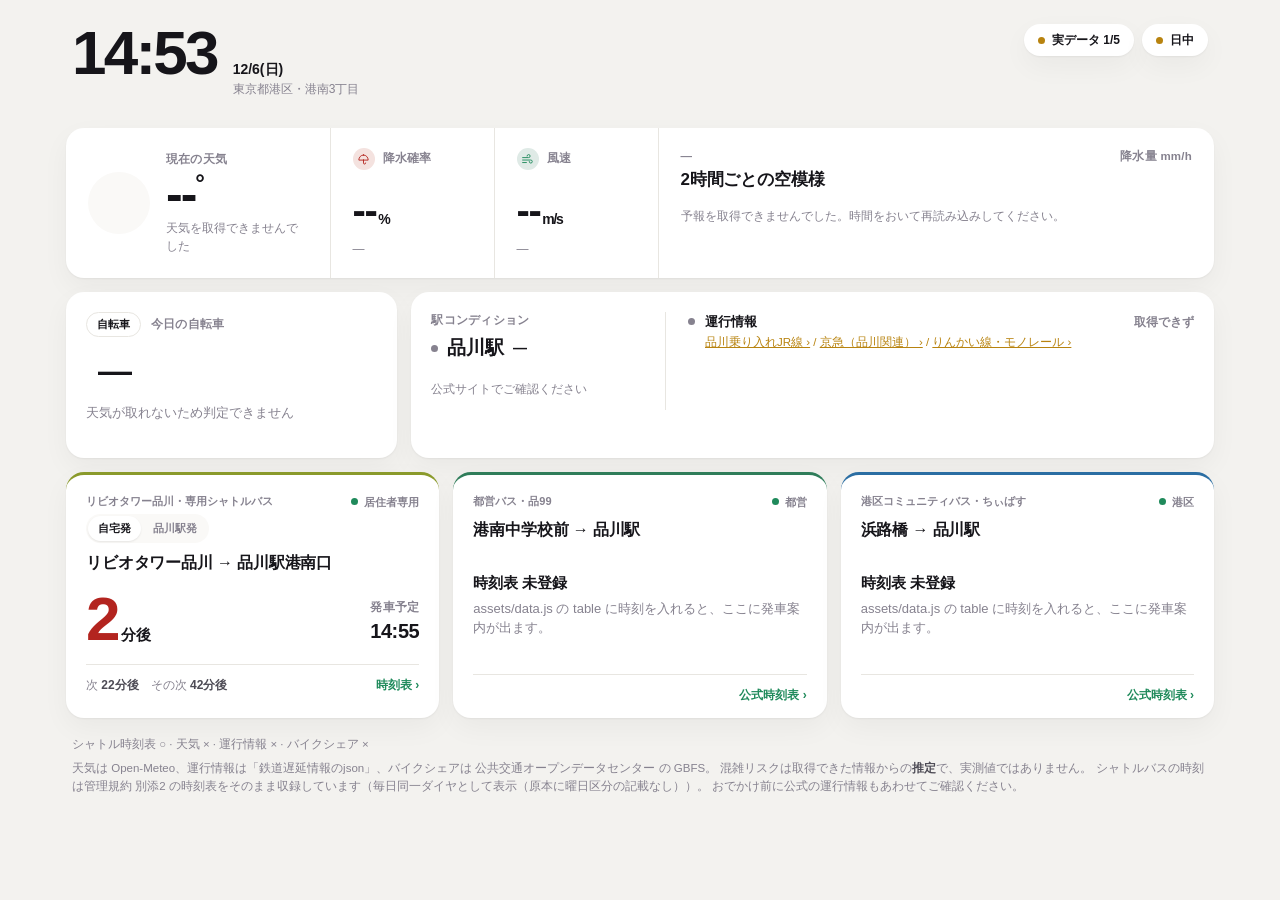
==== dashboard/index.html @ f264580c "Vercel 配信用に構成を変更し、ルートを元の Progate ページに戻す ダッシュボードの公開先を Vercel に変えるため、配置を整理した。  - ダッシュボードを dashboard/ に" ====
<!DOCTYPE html>
<html lang="ja">
<head>
<meta charset="utf-8">
<meta name="viewport" content="width=device-width, initial-scale=1, viewport-fit=cover">
<title>リビオタワー品川 ダッシュボード</title>
<meta name="description" content="港南3丁目の天気・品川駅の運行状況・専用シャトルバスの発車案内をまとめたダッシュボード。">
<!-- 居住者専用のシャトル時刻表を載せているため検索避け。公開してよければこの行を消す -->
<meta name="robots" content="noindex, nofollow">
<meta name="theme-color" content="#f3f2ef" media="(prefers-color-scheme: light)">
<meta name="theme-color" content="#141416" media="(prefers-color-scheme: dark)">
<link rel="stylesheet" href="assets/style.css">
<link rel="icon" href="data:image/svg+xml,<svg xmlns='http://www.w3.org/2000/svg' viewBox='0 0 100 100'><text y='.9em' font-size='90'>🚌</text></svg>">
</head>
<body>

<div id="mock-banner" class="mock-banner" hidden>モックデータを表示中（?mock=1）— 実際の値ではありません</div>

<main class="wrap">

  <header class="topbar">
    <div class="now">
      <div class="clock" id="clock">--:--</div>
      <div class="now-meta">
        <div class="now-date" id="date">—</div>
        <div class="now-place" id="place">—</div>
      </div>
    </div>
    <div class="topbar-right">
      <span class="pill" id="data-pill"><i class="dot dot-idle"></i><span id="data-pill-text">読み込み中</span></span>
      <span class="pill" id="mode-pill"><i class="dot dot-mode"></i><span id="mode-pill-text">—</span></span>
    </div>
  </header>

  <div id="alert-slot"></div>

  <!-- 天気 -->
  <section class="card weather-card" id="weather-card" aria-labelledby="weather-h">
    <h2 class="sr-only" id="weather-h">天気</h2>
    <div class="weather-grid">

      <div class="wx-now">
        <div class="wx-icon" id="wx-icon"></div>
        <div>
          <div class="label">現在の天気</div>
          <div class="temp-row">
            <span class="temp" id="wx-temp">--</span><span class="deg">°</span>
          </div>
          <div class="sub" id="wx-desc">—</div>
          <div class="chip" id="wx-uv" hidden></div>
        </div>
      </div>

      <div class="wx-metric">
        <div class="metric-head"><i class="ico ico-rain" id="pop-ico"></i><span class="label">降水確率</span></div>
        <div class="metric-value"><span id="wx-pop">--</span><span class="unit">%</span></div>
        <div class="sub" id="wx-mm">—</div>
      </div>

      <div class="wx-metric">
        <div class="metric-head"><i class="ico ico-wind"></i><span class="label">風速</span></div>
        <div class="metric-value"><span id="wx-wind">--</span><span class="unit">m/s</span></div>
        <div class="sub" id="wx-gust">—</div>
      </div>

      <div class="wx-hourly">
        <div class="hourly-head">
          <div>
            <div class="label" id="hourly-place">—</div>
            <div class="h-title">2時間ごとの空模様</div>
          </div>
          <div class="label">降水量 mm/h</div>
        </div>
        <div class="hourly-scroll"><div class="hourly" id="hourly"></div></div>
      </div>

    </div>
  </section>

  <!-- 自転車 + 駅コンディション -->
  <div class="split">
    <section class="card bike-card" id="bike-card" aria-labelledby="bike-h">
      <h2 class="sr-only" id="bike-h">自転車</h2>
      <div class="bike-top">
        <span class="tag" id="bike-tag">自転車</span>
        <span class="label" id="bike-when">今日の自転車</span>
      </div>
      <div class="bike-verdict"><span class="bike-mark" id="bike-mark"></span><span id="bike-word">—</span></div>
      <p class="bike-reason" id="bike-reason">判定中…</p>
      <div class="bike-legs" id="bike-legs"></div>
    </section>

    <section class="card station-card" aria-labelledby="station-h">
      <h2 class="sr-only" id="station-h">駅コンディション</h2>
      <div class="station-grid">
        <div class="station-left">
          <div class="label">駅コンディション</div>
          <div class="station-name"><i class="dot" id="station-dot"></i>品川駅 <b id="station-state">—</b></div>
          <p class="sub" id="station-note">—</p>
        </div>
        <div class="station-lines" id="station-lines"></div>
      </div>
    </section>
  </div>

  <!-- バス -->
  <section class="routes" id="routes" aria-label="バス発車案内"></section>

  <!-- バイクシェア -->
  <section class="card share-card" id="share-card" hidden aria-labelledby="share-h">
    <div class="share-head">
      <div>
        <div class="label">ドコモ・バイクシェア</div>
        <h2 class="h-title" id="share-h">近くのポート</h2>
      </div>
      <div class="label" id="share-updated"></div>
    </div>
    <div class="ports" id="ports"></div>
  </section>

  <footer class="foot">
    <p id="sources">—</p>
    <p class="foot-note">
      天気は Open-Meteo、運行情報は「鉄道遅延情報のjson」、バイクシェアは 公共交通オープンデータセンター の GBFS。
      混雑リスクは取得できた情報からの<b>推定</b>で、実測値ではありません。
      シャトルバスの時刻は管理規約 別添2 の時刻表をそのまま収録しています（<span id="shuttle-note"></span>）。
      おでかけ前に公式の運行情報もあわせてご確認ください。
    </p>
  </footer>

</main>

<!-- 時刻表モーダル -->
<div class="modal" id="modal" hidden>
  <div class="modal-backdrop" data-close></div>
  <div class="modal-box" role="dialog" aria-modal="true" aria-labelledby="modal-title">
    <div class="modal-head">
      <h2 id="modal-title">時刻表</h2>
      <button class="modal-close" type="button" data-close aria-label="閉じる">×</button>
    </div>
    <div class="modal-body" id="modal-body"></div>
  </div>
</div>

<script src="assets/data.js"></script>
<script src="assets/app.js"></script>
</body>
</html>
---- dashboard/assets/style.css ----
/* リビオタワー品川 ダッシュボード */

:root {
  --bg: #f3f2ef;
  --card: #ffffff;
  --card-2: #faf9f7;
  --line: #e8e6e1;
  --ink: #16151a;
  --ink-2: #4d4b55;
  --muted: #86828f;
  --green: #1f8a5b;
  --blue: #3d6f96;
  --amber: #b8830f;
  --red: #b3241f;
  --deep: #5d201d;
  --deep-ink: #f6e9e6;
  --shadow: 0 1px 2px rgba(20,18,25,.05), 0 10px 28px rgba(20,18,25,.045);
  --r: 18px;
  --tabular: "tnum" 1, "lnum" 1;
}

@media (prefers-color-scheme: dark) {
  :root:not([data-theme="light"]) {
    --bg: #141416;
    --card: #1d1d20;
    --card-2: #232326;
    --line: #2e2e33;
    --ink: #f2f1ef;
    --ink-2: #c3c1c9;
    --muted: #8d8a95;
    --green: #4bbd88;
    --blue: #7aaed6;
    --amber: #e0ab44;
    --red: #f0776f;
    --deep: #4a1a17;
    --deep-ink: #fbe7e4;
    --shadow: 0 1px 2px rgba(0,0,0,.4), 0 10px 28px rgba(0,0,0,.28);
  }
}

* { box-sizing: border-box; }

[hidden] { display: none !important; }

html { -webkit-text-size-adjust: 100%; }

body {
  margin: 0;
  background: var(--bg);
  color: var(--ink);
  font-family: -apple-system, BlinkMacSystemFont, "Helvetica Neue", "Hiragino Sans",
               "Hiragino Kaku Gothic ProN", "Noto Sans JP", "Yu Gothic UI", Meiryo, sans-serif;
  font-size: 14px;
  line-height: 1.5;
  -webkit-font-smoothing: antialiased;
}

.sr-only {
  position: absolute; width: 1px; height: 1px; padding: 0; margin: -1px;
  overflow: hidden; clip: rect(0 0 0 0); white-space: nowrap; border: 0;
}

.wrap {
  max-width: 1180px;
  margin: 0 auto;
  padding: 20px 16px 40px;
  padding-left: max(16px, env(safe-area-inset-left));
  padding-right: max(16px, env(safe-area-inset-right));
  display: flex;
  flex-direction: column;
  gap: 14px;
}

.card {
  background: var(--card);
  border-radius: var(--r);
  box-shadow: var(--shadow);
  padding: 20px;
}

.label {
  font-size: 11.5px;
  font-weight: 600;
  color: var(--muted);
  letter-spacing: .02em;
}

.sub { font-size: 12px; color: var(--muted); }

.h-title { font-size: 17px; font-weight: 700; margin: 2px 0 0; letter-spacing: -.01em; }

/* ---------- モックバナー ---------- */
.mock-banner {
  background: var(--amber);
  color: #fff;
  text-align: center;
  padding: 7px 12px;
  font-size: 12px;
  font-weight: 700;
}

/* ---------- トップバー ---------- */
.topbar {
  display: flex;
  align-items: flex-start;
  justify-content: space-between;
  gap: 16px;
  flex-wrap: wrap;
  padding: 4px 6px 0;
}

.now { display: flex; align-items: baseline; gap: 16px; min-width: 0; }

.clock {
  font-size: clamp(44px, 8vw, 62px);
  font-weight: 800;
  line-height: .95;
  letter-spacing: -.045em;
  font-variant-numeric: tabular-nums;
  font-feature-settings: var(--tabular);
}

.now-meta { padding-bottom: 2px; }
.now-date { font-size: 14px; font-weight: 700; }
.now-place { font-size: 12px; color: var(--muted); }

.topbar-right { display: flex; gap: 8px; align-items: center; flex-wrap: wrap; }

.pill {
  display: inline-flex;
  align-items: center;
  gap: 7px;
  background: var(--card);
  border-radius: 999px;
  padding: 7px 14px;
  font-size: 12px;
  font-weight: 700;
  box-shadow: var(--shadow);
  white-space: nowrap;
}

.dot { width: 7px; height: 7px; border-radius: 50%; background: var(--muted); flex: none; }
.dot-ok { background: var(--green); }
.dot-warn { background: var(--amber); }
.dot-bad { background: var(--red); }
.dot-mode { background: var(--amber); }

/* ---------- アラート ---------- */
.alert {
  background: var(--deep);
  color: var(--deep-ink);
  border-radius: var(--r);
  padding: 20px 24px;
  display: flex;
  gap: 20px;
  align-items: center;
  flex-wrap: wrap;
}

.alert-mark {
  width: 40px; height: 40px; flex: none;
  border-radius: 50%;
  border: 1.5px solid rgba(255,255,255,.5);
  display: grid; place-items: center;
  font-size: 20px; font-weight: 700;
}

.alert-main { flex: 1 1 300px; min-width: 0; }
.alert-kicker { font-size: 12px; font-weight: 700; opacity: .8; }
.alert-title { font-size: clamp(20px, 3vw, 26px); font-weight: 800; margin: 2px 0 10px; letter-spacing: -.01em; }
.alert-tags { display: flex; gap: 8px; flex-wrap: wrap; }
.alert-tag {
  font-size: 11.5px; font-weight: 600;
  background: rgba(255,255,255,.13);
  padding: 5px 11px; border-radius: 999px;
}
.alert-aside { flex: 0 1 260px; }
.alert-aside .label { color: rgba(255,255,255,.65); }
.alert-aside b { font-size: 15px; display: block; margin-top: 3px; }

/* ---------- 天気 ---------- */
.weather-card { padding: 0; overflow: hidden; }

.weather-grid {
  display: grid;
  grid-template-columns: minmax(230px, 1fr) minmax(130px, .62fr) minmax(130px, .62fr) minmax(340px, 2.1fr);
}

.weather-grid > * { padding: 20px 22px; border-right: 1px solid var(--line); }
.weather-grid > *:last-child { border-right: 0; }

.wx-now { display: flex; align-items: center; gap: 16px; }

.wx-icon {
  width: 62px; height: 62px; flex: none;
  border-radius: 50%;
  display: grid; place-items: center;
  background: var(--card-2);
}
.wx-icon svg { width: 34px; height: 34px; }

.metric-head { display: flex; align-items: center; gap: 8px; }

.ico { width: 22px; height: 22px; border-radius: 50%; display: inline-grid; place-items: center; flex: none; }
.ico svg { width: 13px; height: 13px; }
.ico-rain { background: #f4e2df; color: var(--red); }
.ico-wind { background: #dfeae6; color: var(--green); }
@media (prefers-color-scheme: dark) {
  :root:not([data-theme="light"]) .ico-rain { background: #3a2320; }
  :root:not([data-theme="light"]) .ico-wind { background: #1e332c; }
}

.metric-value {
  display: flex; align-items: baseline; gap: 2px;
  margin-top: 10px;
  font-size: clamp(30px, 4vw, 40px);
  font-weight: 800;
  letter-spacing: -.035em;
  font-variant-numeric: tabular-nums;
}
.metric-value .unit { font-size: 14px; font-weight: 700; }
.metric-value.is-high { color: var(--red); }
.metric-value.is-mid { color: var(--amber); }

.hourly-head { display: flex; justify-content: space-between; align-items: flex-start; gap: 12px; margin-bottom: 14px; }

.hourly-scroll { overflow-x: auto; margin: 0 -22px; padding: 0 22px; scrollbar-width: thin; }
.hourly { display: grid; grid-auto-flow: column; grid-auto-columns: minmax(52px, 1fr); gap: 4px; }

.hr { text-align: center; }
.hr-time { font-size: 12px; font-weight: 700; color: var(--ink-2); }
.hr-icon { width: 34px; height: 34px; margin: 7px auto 6px; border-radius: 50%; background: var(--card-2); display: grid; place-items: center; }
.hr-icon svg { width: 19px; height: 19px; }
.hr-pop { font-size: 12px; font-weight: 700; color: var(--blue); }
.hr-pop.is-high { color: var(--red); }
.hr-pop.is-mid { color: var(--amber); }
.hr-mm { font-size: 12px; font-weight: 700; color: var(--blue); margin-top: 3px; }
.hr-mm.is-high { color: var(--red); }
.hr.is-now .hr-time { color: var(--ink); }
.hr.is-now .hr-icon { outline: 2px solid var(--line); }

/* 天気アイコンの色づけ */
.t-rain  { background: #3d6f96; color: #fff; }
.t-snow  { background: #e6edf2; color: #4b7f9e; }
.t-clear { background: #f6ead0; color: #b8830f; }
.t-cloud { background: #eceae6; color: #6f6c78; }
@media (prefers-color-scheme: dark) {
  :root:not([data-theme="light"]) .t-clear { background: #3a3122; color: #e0ab44; }
  :root:not([data-theme="light"]) .t-cloud { background: #2a2a2e; color: #b0adb8; }
  :root:not([data-theme="light"]) .t-snow  { background: #23303a; color: #9dc4dd; }
}

.temp-row { display: flex; align-items: flex-start; line-height: 1; }
.temp {
  font-size: clamp(38px, 5vw, 50px);
  font-weight: 800;
  letter-spacing: -.04em;
  font-variant-numeric: tabular-nums;
}
.deg { font-size: 24px; font-weight: 700; margin-top: 2px; }

.chip {
  display: inline-block;
  margin-top: 7px;
  font-size: 11px; font-weight: 600;
  border: 1px solid var(--line);
  border-radius: 999px;
  padding: 3px 9px;
  color: var(--muted);
}

/* ---------- 自転車 + 駅 ---------- */
.split { display: grid; grid-template-columns: minmax(240px, .95fr) minmax(320px, 2.3fr); gap: 14px; }

.bike-card { display: flex; flex-direction: column; gap: 8px; }
.bike-card.is-avoid { background: var(--deep); color: var(--deep-ink); }
.bike-card.is-avoid .label,
.bike-card.is-avoid .bike-reason { color: rgba(255,255,255,.72); }

.bike-top { display: flex; align-items: center; gap: 10px; }
.tag {
  font-size: 11px; font-weight: 700;
  border: 1px solid var(--line);
  border-radius: 999px; padding: 3px 10px;
}
.bike-card.is-avoid .tag { border-color: rgba(255,255,255,.35); }

.bike-verdict { display: flex; align-items: center; gap: 12px; font-size: clamp(26px, 4vw, 34px); font-weight: 800; letter-spacing: -.02em; }
.bike-mark { font-size: 30px; line-height: 1; }
.bike-card.is-ok .bike-verdict { color: var(--green); }
.bike-card.is-caution .bike-verdict { color: var(--amber); }

.bike-reason { margin: 0; font-size: 12.5px; color: var(--muted); }

.bike-legs { display: flex; gap: 8px; flex-wrap: wrap; margin-top: auto; padding-top: 8px; }
.leg {
  font-size: 12px; font-weight: 700;
  border: 1px solid var(--line);
  border-radius: 999px; padding: 4px 11px;
  display: inline-flex; gap: 6px; align-items: center;
}
.bike-card.is-avoid .leg { border-color: rgba(255,255,255,.28); }

/* ---------- 駅 ---------- */
.station-grid { display: grid; grid-template-columns: minmax(180px, .8fr) minmax(280px, 2fr); gap: 22px; }
.station-left { display: flex; flex-direction: column; justify-content: center; gap: 5px; }
.station-name { font-size: 19px; font-weight: 800; display: flex; align-items: center; gap: 9px; letter-spacing: -.01em; }
.station-name b { font-size: 14px; font-weight: 700; }
.station-name b.is-bad { color: var(--red); }
.station-name b.is-warn { color: var(--amber); }
.station-name b.is-ok { color: var(--green); }

.station-lines { border-left: 1px solid var(--line); padding-left: 22px; display: flex; flex-direction: column; gap: 12px; }
.line-row { display: flex; gap: 10px; align-items: flex-start; }
.line-row .dot { margin-top: 6px; }
.line-main { flex: 1; min-width: 0; }
.line-head { display: flex; justify-content: space-between; gap: 12px; align-items: baseline; }
.line-name { font-size: 13px; font-weight: 700; }
.line-state { font-size: 12px; font-weight: 700; white-space: nowrap; }
.line-state.is-bad { color: var(--red); }
.line-state.is-warn { color: var(--amber); }
.line-state.is-ok { color: var(--muted); }
.line-detail { font-size: 11.5px; color: var(--amber); margin: 2px 0 0; }
.line-detail a { color: inherit; }

/* ---------- バス ---------- */
.routes { display: grid; grid-template-columns: repeat(auto-fit, minmax(290px, 1fr)); gap: 14px; }

.route {
  background: var(--card);
  border-radius: var(--r);
  box-shadow: var(--shadow);
  border-top: 3px solid var(--accent, var(--line));
  padding: 18px 20px 14px;
  display: flex;
  flex-direction: column;
  gap: 4px;
}

.route-head { display: flex; justify-content: space-between; gap: 12px; align-items: baseline; }
.route-badge { font-size: 11px; font-weight: 700; color: var(--muted); display: inline-flex; align-items: center; gap: 6px; }
.route-title { font-size: 16px; font-weight: 700; margin: 4px 0 12px; letter-spacing: -.01em; }

.route-body { display: flex; align-items: flex-end; justify-content: space-between; gap: 14px; }
.countdown { display: flex; align-items: baseline; gap: 4px; }
.countdown b {
  font-size: clamp(48px, 7vw, 62px);
  font-weight: 800;
  line-height: .9;
  letter-spacing: -.05em;
  font-variant-numeric: tabular-nums;
}
.countdown span { font-size: 15px; font-weight: 700; }
.countdown.is-soon b { color: var(--red); }

.route-when { text-align: right; }
.route-when .label { display: block; }
.route-when b { font-size: 20px; font-weight: 800; font-variant-numeric: tabular-nums; letter-spacing: -.02em; }

.route-foot {
  display: flex; justify-content: space-between; gap: 12px; align-items: center;
  border-top: 1px solid var(--line);
  margin-top: 14px; padding-top: 11px;
  font-size: 12px; color: var(--muted);
}
.route-foot b { color: var(--ink-2); font-variant-numeric: tabular-nums; }
.route-link { color: var(--green); font-weight: 700; text-decoration: none; background: none; border: 0; cursor: pointer; font-size: 12px; font-family: inherit; padding: 0; }
.route-link:hover { text-decoration: underline; }

.route-empty { font-size: 13px; color: var(--muted); padding: 14px 0 18px; }
.route-empty b { display: block; color: var(--ink); font-size: 15px; margin-bottom: 4px; }

.dirs { align-self: flex-start; display: inline-flex; background: var(--card-2); border-radius: 999px; padding: 2px; gap: 2px; }
.dirs button {
  border: 0; background: none; cursor: pointer;
  font: inherit; font-size: 11px; font-weight: 700; color: var(--muted);
  padding: 4px 10px; border-radius: 999px;
}
.dirs button[aria-pressed="true"] { background: var(--card); color: var(--ink); box-shadow: 0 1px 2px rgba(0,0,0,.08); }

/* ---------- バイクシェア ---------- */
.share-head { display: flex; justify-content: space-between; align-items: flex-start; gap: 12px; margin-bottom: 14px; }
.ports { display: grid; grid-template-columns: repeat(auto-fit, minmax(210px, 1fr)); gap: 12px; }
.port { border: 1px solid var(--line); border-radius: 14px; padding: 13px 15px; }
.port-name { font-size: 12px; font-weight: 700; display: flex; align-items: center; gap: 7px; margin-bottom: 10px; }
.port-name .tag { font-size: 10px; padding: 2px 7px; }
.port-nums { display: flex; gap: 26px; }
.port-num b { font-size: 26px; font-weight: 800; letter-spacing: -.03em; font-variant-numeric: tabular-nums; display: block; line-height: 1.1; }
.port-num.is-low b { color: var(--red); }
.port-foot { font-size: 11px; color: var(--muted); margin-top: 9px; }

/* ---------- フッター ---------- */
.foot { color: var(--muted); font-size: 11.5px; padding: 4px 6px; }
.foot p { margin: 0 0 6px; }
.foot b { color: var(--ink-2); }
.foot-note { line-height: 1.6; }

/* ---------- モーダル ---------- */
.modal { position: fixed; inset: 0; z-index: 50; display: grid; place-items: center; padding: 16px; }
.modal-backdrop { position: absolute; inset: 0; background: rgba(20,18,25,.45); }
.modal-box {
  position: relative;
  background: var(--card);
  border-radius: var(--r);
  box-shadow: 0 20px 60px rgba(0,0,0,.3);
  width: min(620px, 100%);
  max-height: min(80vh, 720px);
  display: flex; flex-direction: column;
}
.modal-head { display: flex; justify-content: space-between; align-items: center; gap: 12px; padding: 18px 20px 12px; border-bottom: 1px solid var(--line); }
.modal-head h2 { font-size: 16px; margin: 0; }
.modal-close { border: 0; background: none; font-size: 24px; line-height: 1; cursor: pointer; color: var(--muted); padding: 0 4px; }
.modal-body { overflow-y: auto; padding: 16px 20px 22px; }

.tt { width: 100%; border-collapse: collapse; font-variant-numeric: tabular-nums; }
.tt caption { text-align: left; font-size: 12px; font-weight: 700; color: var(--muted); padding: 12px 0 8px; }
.tt th, .tt td { border-bottom: 1px solid var(--line); padding: 7px 8px; text-align: left; vertical-align: baseline; }
.tt th { width: 54px; font-size: 13px; font-weight: 800; color: var(--muted); }
.tt td { font-size: 14px; letter-spacing: .04em; }
.tt .mnow { background: var(--card-2); border-radius: 5px; padding: 1px 4px; font-weight: 800; }

/* ---------- レスポンシブ ---------- */
@media (max-width: 1080px) {
  .weather-grid { grid-template-columns: minmax(220px, 1.2fr) 1fr 1fr; }
  .wx-hourly { grid-column: 1 / -1; border-top: 1px solid var(--line); border-right: 0; }
  .split { grid-template-columns: 1fr; }
}

@media (max-width: 760px) {
  .wrap { padding: 14px 12px 32px; gap: 12px; }
  .card { padding: 16px; }
  .weather-grid { grid-template-columns: 1fr 1fr; }
  .wx-now { grid-column: 1 / -1; border-right: 0; border-bottom: 1px solid var(--line); }
  .weather-grid > *:nth-child(3) { border-right: 0; }
  .station-grid { grid-template-columns: 1fr; gap: 16px; }
  .station-lines { border-left: 0; border-top: 1px solid var(--line); padding-left: 0; padding-top: 16px; }
  .topbar { padding: 0; }
  .now { gap: 12px; }
  .alert { padding: 16px 18px; gap: 14px; }
  .alert-mark { width: 32px; height: 32px; font-size: 17px; }
}

@media (prefers-reduced-motion: no-preference) {
  .route, .card { transition: box-shadow .2s ease; }
}
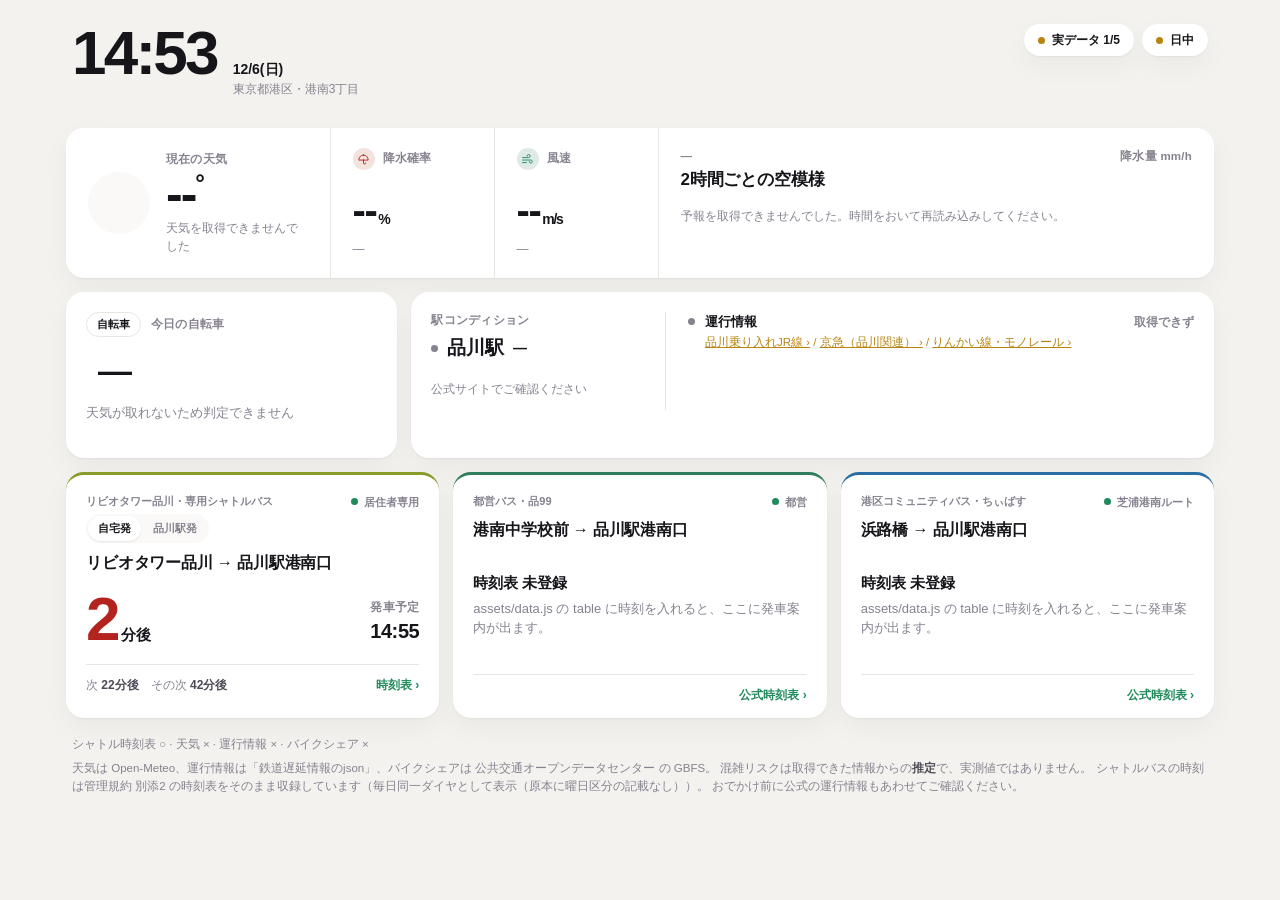
==== commit eb3da62b: "Vercel の配信を outputDirectory から rewrites に変更 outputDirectory はビルドを伴わない静的プロジェクトで効くかどうかが 確実でなく、外れると Pro" ====
--- a/dashboard/index.html
+++ b/dashboard/index.html
@@ -9,7 +9,7 @@
 <meta name="robots" content="noindex, nofollow">
 <meta name="theme-color" content="#f3f2ef" media="(prefers-color-scheme: light)">
 <meta name="theme-color" content="#141416" media="(prefers-color-scheme: dark)">
-<link rel="stylesheet" href="assets/style.css">
+<link rel="stylesheet" href="/dashboard/assets/style.css">
 <link rel="icon" href="data:image/svg+xml,<svg xmlns='http://www.w3.org/2000/svg' viewBox='0 0 100 100'><text y='.9em' font-size='90'>🚌</text></svg>">
 </head>
 <body>
@@ -142,7 +142,7 @@
   </div>
 </div>
 
-<script src="assets/data.js"></script>
-<script src="assets/app.js"></script>
+<script src="/dashboard/assets/data.js"></script>
+<script src="/dashboard/assets/app.js"></script>
 </body>
 </html>
